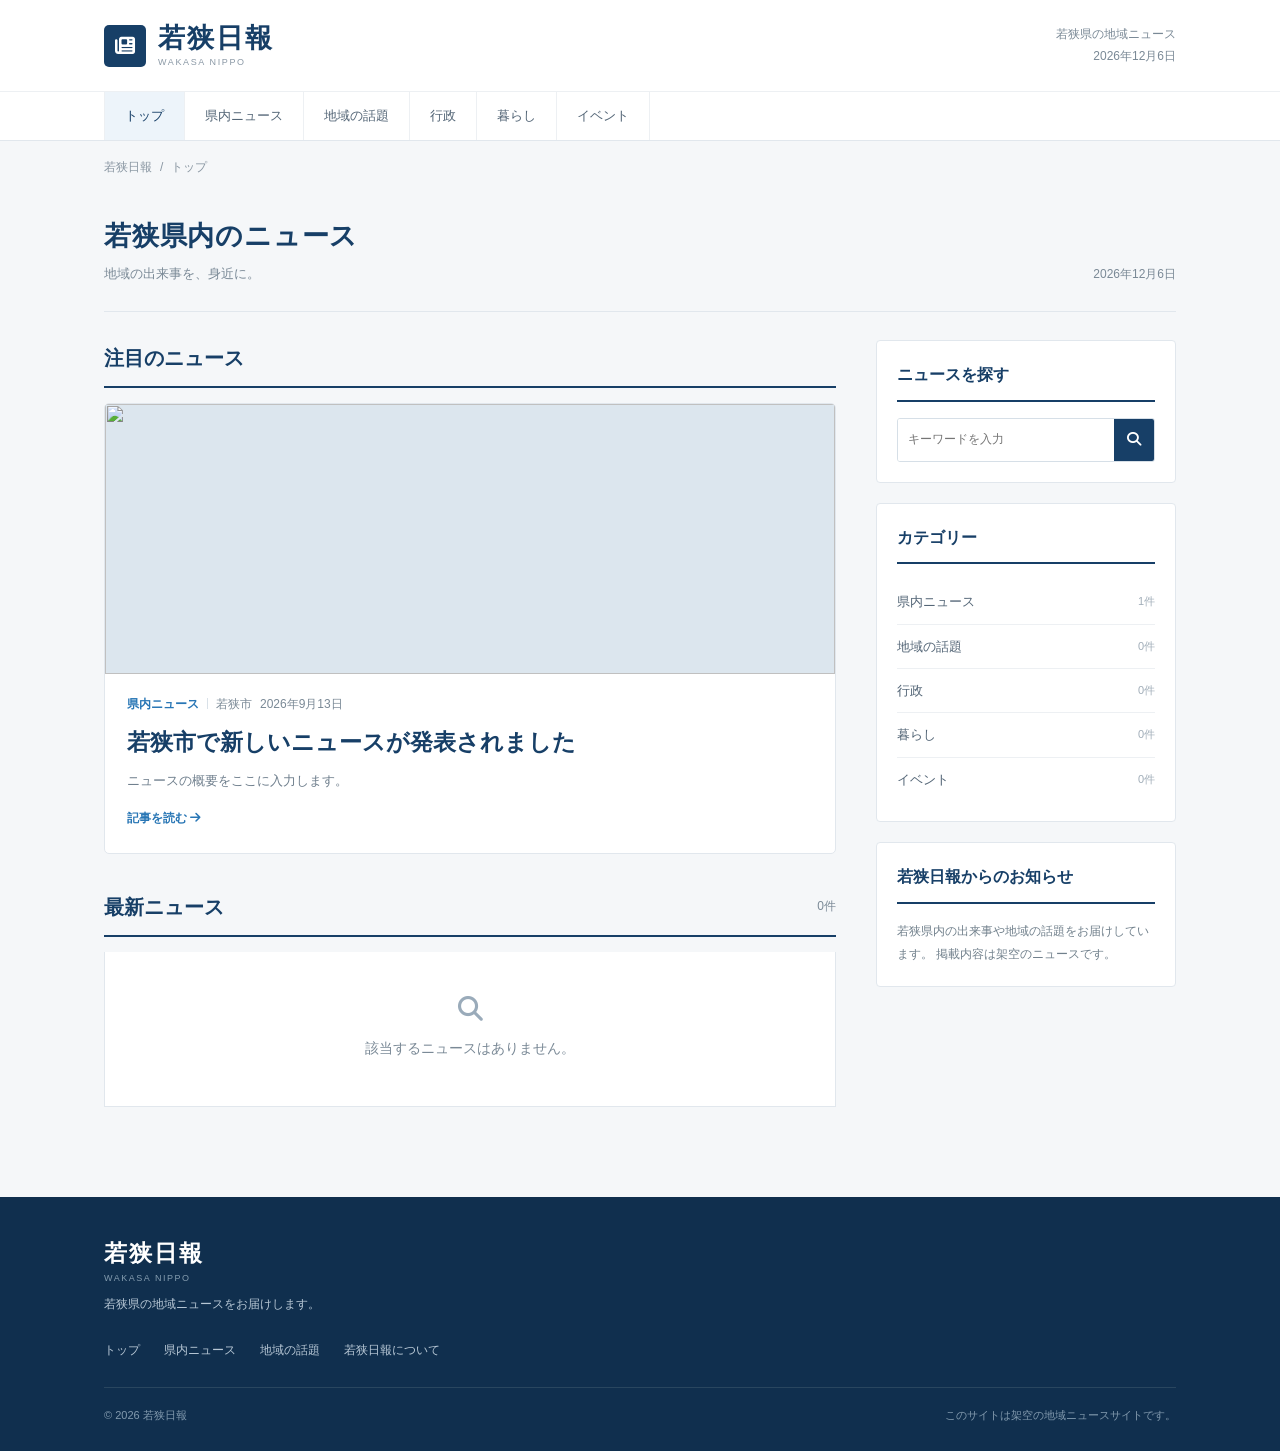
==== index.html @ 753e9967 "ds" ====
<!DOCTYPE html>
<html lang="ja">
<head>
  <meta charset="UTF-8">
  <meta name="viewport" content="width=device-width, initial-scale=1.0">
  <meta name="description" content="若狭日報は、若狭県のニュースや地域の話題をお届けする地域ニュースサイトです。">
  <title>若狭日報｜若狭県の地域ニュース</title>
  <link rel="stylesheet" href="style.css">
  <link rel="stylesheet" href="https://cdnjs.cloudflare.com/ajax/libs/font-awesome/6.5.2/css/all.min.css">
  <script src="news-data.js" defer></script>
  <script src="script.js" defer></script>
</head>
<body>

<header class="site-header">
  <div class="header-top">
    <div class="container header-inner">
      <a href="index.html" class="site-logo">
        <span class="logo-symbol"><i class="fa-solid fa-newspaper"></i></span>
        <span class="logo-text">
          <strong>若狭日報</strong>
          <small>WAKASA NIPPO</small>
        </span>
      </a>
      <div class="header-date">
        <span>若狭県の地域ニュース</span>
        <span id="today"></span>
      </div>
    </div>
  </div>

  <nav class="main-nav">
    <div class="container nav-inner">
      <a href="index.html" class="nav-link active">トップ</a>
      <a href="index.html?category=県内ニュース" class="nav-link">県内ニュース</a>
      <a href="index.html?category=地域の話題" class="nav-link">地域の話題</a>
      <a href="index.html?category=行政" class="nav-link">行政</a>
      <a href="index.html?category=暮らし" class="nav-link">暮らし</a>
      <a href="index.html?category=イベント" class="nav-link">イベント</a>
    </div>
  </nav>
</header>

<main class="container main-content">

  <div class="breadcrumbs">
    <a href="index.html">若狭日報</a>
    <span>/</span>
    <span id="breadcrumb-current">トップ</span>
  </div>

  <section class="page-heading">
    <div>
      <h1 id="page-title">若狭県内のニュース</h1>
      <p id="page-description">地域の出来事を、身近に。</p>
    </div>
    <div class="heading-date" id="heading-date"></div>
  </section>

  <div class="news-layout">

    <div class="main-column">

      <section id="featured-section" class="featured-section">
        <div class="section-label">
          <h2>注目のニュース</h2>
        </div>
        <div id="featured-news"></div>
      </section>

      <section class="latest-section">
        <div class="section-title-row">
          <h2>最新ニュース</h2>
          <span id="result-count" class="result-count"></span>
        </div>
        <div id="news-list" class="news-list"></div>
      </section>

      <nav id="pagination" class="pagination" aria-label="ページ移動"></nav>

    </div>

    <aside class="sidebar">

      <div class="sidebar-box search-box">
        <h3>ニュースを探す</h3>
        <form id="search-form" class="search-form">
          <input type="search" id="search-input" placeholder="キーワードを入力" aria-label="ニュース検索">
          <button type="submit" aria-label="検索">
            <i class="fa-solid fa-magnifying-glass"></i>
          </button>
        </form>
      </div>

      <div class="sidebar-box">
        <h3>カテゴリー</h3>
        <ul id="category-list" class="category-list"></ul>
      </div>

      <div class="sidebar-box">
        <h3>若狭日報からのお知らせ</h3>
        <p class="sidebar-text">
          若狭県内の出来事や地域の話題をお届けしています。
          掲載内容は架空のニュースです。
        </p>
      </div>

    </aside>

  </div>

</main>

<footer class="site-footer">
  <div class="container footer-inner">
    <div class="footer-brand">
      <strong>若狭日報</strong>
      <span>WAKASA NIPPO</span>
    </div>
    <p>若狭県の地域ニュースをお届けします。</p>
    <div class="footer-links">
      <a href="index.html">トップ</a>
      <a href="index.html?category=県内ニュース">県内ニュース</a>
      <a href="index.html?category=地域の話題">地域の話題</a>
      <a href="about.html">若狭日報について</a>
    </div>
    <div class="footer-bottom">
      <span>© 2026 若狭日報</span>
      <span>このサイトは架空の地域ニュースサイトです。</span>
    </div>
  </div>
</footer>

</body>
</html>
---- style.css ----
/* ========================================
   若狭日報 - メインスタイル
======================================== */

:root {
  --navy: #173f67;
  --navy-dark: #102f4e;
  --blue: #2876b5;
  --text: #263746;
  --muted: #7a8996;
  --border: #e1e7ed;
  --bg: #f5f7f9;
  --white: #ffffff;
  --red: #c53b3b;
}

* {
  box-sizing: border-box;
}

html {
  scroll-behavior: smooth;
}

body {
  margin: 0;
  background: var(--bg);
  color: var(--text);
  font-family: -apple-system, BlinkMacSystemFont, "Noto Sans JP",
    "Yu Gothic", YuGothic, "Hiragino Kaku Gothic ProN", Meiryo, sans-serif;
  font-size: 14px;
  line-height: 1.8;
}

a {
  color: inherit;
  text-decoration: none;
}

a:hover {
  color: var(--blue);
}

button,
input,
select,
textarea {
  font: inherit;
}

button {
  cursor: pointer;
}

img {
  max-width: 100%;
}

.hidden {
  display: none !important;
}

.container {
  max-width: 1120px;
  margin: 0 auto;
  padding-left: 24px;
  padding-right: 24px;
}

/* Header */

.site-header {
  background: var(--white);
  border-bottom: 1px solid var(--border);
}

.header-top {
  background: var(--white);
}

.header-inner {
  padding-top: 22px;
  padding-bottom: 22px;
  display: flex;
  justify-content: space-between;
  align-items: center;
  gap: 20px;
}

.site-logo {
  display: flex;
  align-items: center;
  gap: 12px;
  color: var(--navy);
}

.logo-symbol {
  width: 42px;
  height: 42px;
  display: grid;
  place-items: center;
  background: var(--navy);
  color: white;
  border-radius: 5px;
  font-size: 20px;
}

.logo-text strong {
  display: block;
  font-size: 27px;
  letter-spacing: 0.08em;
  line-height: 1.25;
  font-weight: 700;
}

.logo-text small {
  display: block;
  font-size: 9px;
  color: #8b99a6;
  letter-spacing: 0.18em;
  line-height: 1.5;
}

.header-date {
  display: flex;
  flex-direction: column;
  align-items: flex-end;
  color: var(--muted);
  font-size: 12px;
  line-height: 1.8;
}

.main-nav {
  border-top: 1px solid #edf0f3;
  background: var(--white);
}

.nav-inner {
  display: flex;
  overflow-x: auto;
}

.nav-link {
  padding: 12px 20px;
  white-space: nowrap;
  color: #536576;
  font-size: 13px;
  border-right: 1px solid #edf0f3;
  transition: background 0.2s, color 0.2s;
}

.nav-link:first-child {
  border-left: 1px solid #edf0f3;
}

.nav-link:hover,
.nav-link.active {
  color: var(--navy);
  background: #edf4fa;
}

/* Common layout */

.main-content {
  padding-bottom: 65px;
}

.breadcrumbs {
  display: flex;
  align-items: center;
  flex-wrap: wrap;
  gap: 8px;
  padding: 16px 0;
  color: #8996a2;
  font-size: 12px;
}

.breadcrumbs a:hover {
  color: var(--blue);
}

.page-heading {
  display: flex;
  justify-content: space-between;
  align-items: flex-end;
  gap: 20px;
  border-bottom: 1px solid var(--border);
  padding: 22px 0 26px;
  margin-bottom: 28px;
}

.page-heading h1 {
  margin: 0;
  font-size: 27px;
  color: var(--navy);
  font-weight: 700;
  letter-spacing: 0.03em;
  line-height: 1.5;
}

.page-heading p {
  margin: 5px 0 0;
  color: var(--muted);
  font-size: 13px;
}

.heading-date {
  color: var(--muted);
  font-size: 12px;
  white-space: nowrap;
}

.news-layout,
.article-layout {
  display: grid;
  grid-template-columns: minmax(0, 1fr) 300px;
  gap: 40px;
  align-items: start;
}

.main-column {
  min-width: 0;
}

.sidebar {
  min-width: 0;
}

/* Section headings */

.section-label,
.section-title-row {
  display: flex;
  justify-content: space-between;
  align-items: center;
  border-bottom: 2px solid var(--navy);
  padding-bottom: 10px;
  margin-bottom: 15px;
}

.section-label h2,
.section-title-row h2 {
  color: var(--navy);
  font-size: 20px;
  margin: 0;
  font-weight: 700;
}

.result-count {
  font-size: 12px;
  color: var(--muted);
}

/* Featured news */

.featured-section {
  margin-bottom: 35px;
}

.featured-card {
  display: block;
  background: var(--white);
  border: 1px solid var(--border);
  border-radius: 5px;
  overflow: hidden;
  transition: box-shadow 0.2s, transform 0.2s;
}

.featured-card:hover {
  box-shadow: 0 5px 18px rgba(20, 55, 85, 0.08);
  transform: translateY(-2px);
}

.featured-image {
  height: 270px;
  background: #dce6ee;
  overflow: hidden;
}

.featured-image img {
  width: 100%;
  height: 100%;
  object-fit: cover;
}

.featured-body {
  padding: 20px 22px 23px;
}

.featured-body h2 {
  color: var(--navy);
  font-size: 23px;
  line-height: 1.65;
  margin: 9px 0 8px;
  font-weight: 700;
}

.featured-body p {
  margin: 0 0 12px;
  color: #6f7f8d;
  font-size: 13px;
}

.read-more {
  display: inline-block;
  color: var(--blue);
  font-size: 12px;
  font-weight: 600;
}

/* Metadata */

.news-meta {
  display: flex;
  align-items: center;
  flex-wrap: wrap;
  gap: 8px;
  color: var(--muted);
  font-size: 12px;
  line-height: 1.7;
}

.news-meta .category {
  color: var(--blue);
  font-weight: 600;
}

.news-meta .category::after {
  content: "";
  display: inline-block;
  width: 1px;
  height: 11px;
  background: #d9e1e8;
  margin-left: 8px;
  vertical-align: -1px;
}

/* News list */

.news-list {
  background: var(--white);
  border: 1px solid var(--border);
  border-top: 0;
}

.news-item {
  display: flex;
  gap: 18px;
  padding: 18px 20px;
  border-bottom: 1px solid var(--border);
  transition: background 0.2s;
}

.news-item:last-child {
  border-bottom: 0;
}

.news-item:hover {
  background: #f9fbfd;
}

.news-item-image {
  display: block;
  width: 136px;
  height: 92px;
  flex: 0 0 136px;
  background: #e1e9ef;
  border-radius: 3px;
  overflow: hidden;
}

.news-item-image img {
  width: 100%;
  height: 100%;
  object-fit: cover;
}

.news-item-body {
  min-width: 0;
  flex: 1;
}

.news-item-body h3 {
  margin: 4px 0 4px;
  color: var(--navy);
  font-size: 16px;
  font-weight: 600;
  line-height: 1.6;
}

.news-item-body h3 a:hover {
  color: var(--blue);
}

.news-item-body p {
  color: #758492;
  font-size: 12px;
  margin: 0;
  line-height: 1.7;
}

.image-placeholder {
  height: 100%;
  display: grid;
  place-items: center;
  color: #94a8b9;
  font-size: 34px;
}

.news-item-image .image-placeholder {
  font-size: 26px;
}

/* Sidebar */

.sidebar-box {
  background: var(--white);
  border: 1px solid var(--border);
  border-radius: 4px;
  padding: 20px;
  margin-bottom: 20px;
}

.sidebar-box h3 {
  color: var(--navy);
  font-size: 16px;
  font-weight: 700;
  margin: 0 0 16px;
  padding-bottom: 10px;
  border-bottom: 2px solid var(--navy);
}

.search-form {
  display: flex;
  border: 1px solid #d6dfe7;
  border-radius: 3px;
  overflow: hidden;
  background: white;
}

.search-form input {
  width: 100%;
  min-width: 0;
  border: 0;
  outline: none;
  padding: 10px;
  font-size: 12px;
  color: var(--text);
  background: white;
}

.search-form input:focus {
  box-shadow: inset 0 0 0 1px var(--blue);
}

.search-form button {
  flex: 0 0 40px;
  border: 0;
  background: var(--navy);
  color: white;
}

.search-form button:hover {
  background: var(--navy-dark);
}

.category-list {
  list-style: none;
  padding: 0;
  margin: 0;
}

.category-list li {
  border-bottom: 1px solid #edf0f3;
}

.category-list li:last-child {
  border-bottom: 0;
}

.category-list a {
  display: flex;
  justify-content: space-between;
  align-items: center;
  padding: 10px 0;
  color: #536576;
  font-size: 13px;
}

.category-list a:hover {
  color: var(--blue);
}

.category-list .count {
  color: #a0adb8;
  font-size: 11px;
}

.sidebar-text {
  color: #71808c;
  font-size: 12px;
  line-height: 1.9;
  margin: 0;
}

/* Pagination */

.pagination {
  display: flex;
  justify-content: center;
  align-items: center;
  flex-wrap: wrap;
  gap: 6px;
  margin-top: 25px;
}

.pagination a {
  min-width: 34px;
  height: 34px;
  padding: 5px 9px;
  display: grid;
  place-items: center;
  border: 1px solid var(--border);
  background: white;
  color: #536576;
  font-size: 12px;
  border-radius: 3px;
}

.pagination a:hover,
.pagination a.active {
  color: white;
  background: var(--navy);
  border-color: var(--navy);
}

/* Article */

.article-page {
  background: var(--white);
  border: 1px solid var(--border);
  border-radius: 5px;
  padding: 32px;
  min-width: 0;
}

.article-page h1 {
  margin: 12px 0 23px;
  color: var(--navy);
  font-size: 29px;
  line-height: 1.65;
  font-weight: 700;
}

.article-image-container {
  margin-bottom: 25px;
}

.article-main-image {
  display: block;
  width: 100%;
  max-height: 420px;
  object-fit: cover;
  border-radius: 3px;
}

.article-summary {
  background: #f2f6f9;
  border-left: 3px solid var(--navy);
  padding: 17px 19px;
  color: #526574;
  font-size: 14px;
  line-height: 1.9;
  margin: 0 0 28px;
}

.article-body {
  color: #42515e;
  font-size: 15px;
  line-height: 2.2;
}

.article-body p {
  margin: 0 0 24px;
}

.article-body h2 {
  color: var(--navy);
  font-size: 21px;
  line-height: 1.6;
  border-left: 4px solid var(--navy);
  padding-left: 13px;
  margin: 35px 0 18px;
}

.article-body h3 {
  color: var(--navy);
  font-size: 18px;
  margin: 30px 0 15px;
}

.article-body img {
  display: block;
  width: 100%;
  height: auto;
  margin: 25px 0;
  border-radius: 3px;
}

.article-body blockquote {
  margin: 25px 0;
  padding: 16px 20px;
  border-left: 3px solid #c3d0db;
  background: #f7f9fb;
  color: #647585;
}

.article-body a {
  color: var(--blue);
  text-decoration: underline;
}

.article-body ul,
.article-body ol {
  padding-left: 24px;
  margin-bottom: 24px;
}

.article-body table {
  border-collapse: collapse;
  width: 100%;
  margin: 25px 0;
  font-size: 13px;
}

.article-body th,
.article-body td {
  border: 1px solid var(--border);
  padding: 10px 12px;
  text-align: left;
}

.article-body th {
  background: #f3f6f9;
  color: var(--navy);
}

.article-footer {
  border-top: 1px solid var(--border);
  margin-top: 35px;
  padding-top: 25px;
}

.back-link {
  color: var(--blue);
  font-size: 13px;
}

/* No news */

.no-news {
  padding: 45px 20px;
  text-align: center;
  color: var(--muted);
}

.no-news i {
  font-size: 25px;
  color: #9aabba;
}

.no-news p {
  margin: 10px 0 0;
}

/* Footer */

.site-footer {
  background: #102f4e;
  color: #b7c7d5;
}

.footer-inner {
  padding-top: 40px;
  padding-bottom: 25px;
}

.footer-brand strong {
  display: block;
  color: white;
  font-size: 23px;
  letter-spacing: 0.08em;
  line-height: 1.4;
}

.footer-brand span {
  display: block;
  color: #849caf;
  font-size: 9px;
  letter-spacing: 0.17em;
}

.footer-inner p {
  font-size: 12px;
  margin: 8px 0 0;
}

.footer-links {
  display: flex;
  flex-wrap: wrap;
  gap: 24px;
  margin: 25px 0;
  font-size: 12px;
}

.footer-links a:hover {
  color: white;
}

.footer-bottom {
  display: flex;
  justify-content: space-between;
  flex-wrap: wrap;
  gap: 10px;
  border-top: 1px solid #29465f;
  padding-top: 18px;
  color: #829aae;
  font-size: 11px;
}

/* Responsive */

@media (max-width: 800px) {
  .container {
    padding-left: 16px;
    padding-right: 16px;
  }

  .header-inner {
    padding-top: 18px;
    padding-bottom: 18px;
  }

  .header-date {
    display: none;
  }

  .logo-text strong {
    font-size: 23px;
  }

  .logo-symbol {
    width: 37px;
    height: 37px;
    font-size: 17px;
  }

  .nav-link {
    padding: 11px 15px;
    font-size: 12px;
  }

  .news-layout,
  .article-layout {
    grid-template-columns: 1fr;
    gap: 30px;
  }

  .page-heading h1 {
    font-size: 23px;
  }

  .heading-date {
    display: none;
  }

  .featured-image {
    height: 230px;
  }

  .sidebar {
    display: grid;
    grid-template-columns: 1fr 1fr;
    gap: 18px;
  }

  .sidebar-box {
    margin-bottom: 0;
  }

  .article-page {
    padding: 25px;
  }
}

@media (max-width: 520px) {
  .sidebar {
    display: block;
  }

  .sidebar-box {
    margin-bottom: 18px;
  }

  .page-heading {
    padding: 18px 0 22px;
  }

  .featured-body {
    padding: 17px;
  }

  .featured-body h2 {
    font-size: 19px;
  }

  .news-item {
    padding: 14px 12px;
    gap: 12px;
  }

  .news-item-image {
    width: 90px;
    height: 75px;
    flex-basis: 90px;
  }

  .news-item-body h3 {
    font-size: 14px;
  }

  .news-item-body p {
    display: none;
  }

  .article-page {
    padding: 20px 17px;
  }

  .article-page h1 {
    font-size: 22px;
  }

  .article-body {
    font-size: 14px;
  }

  .article-body h2 {
    font-size: 19px;
  }

  .footer-bottom {
    flex-direction: column;
    gap: 5px;
  }
}
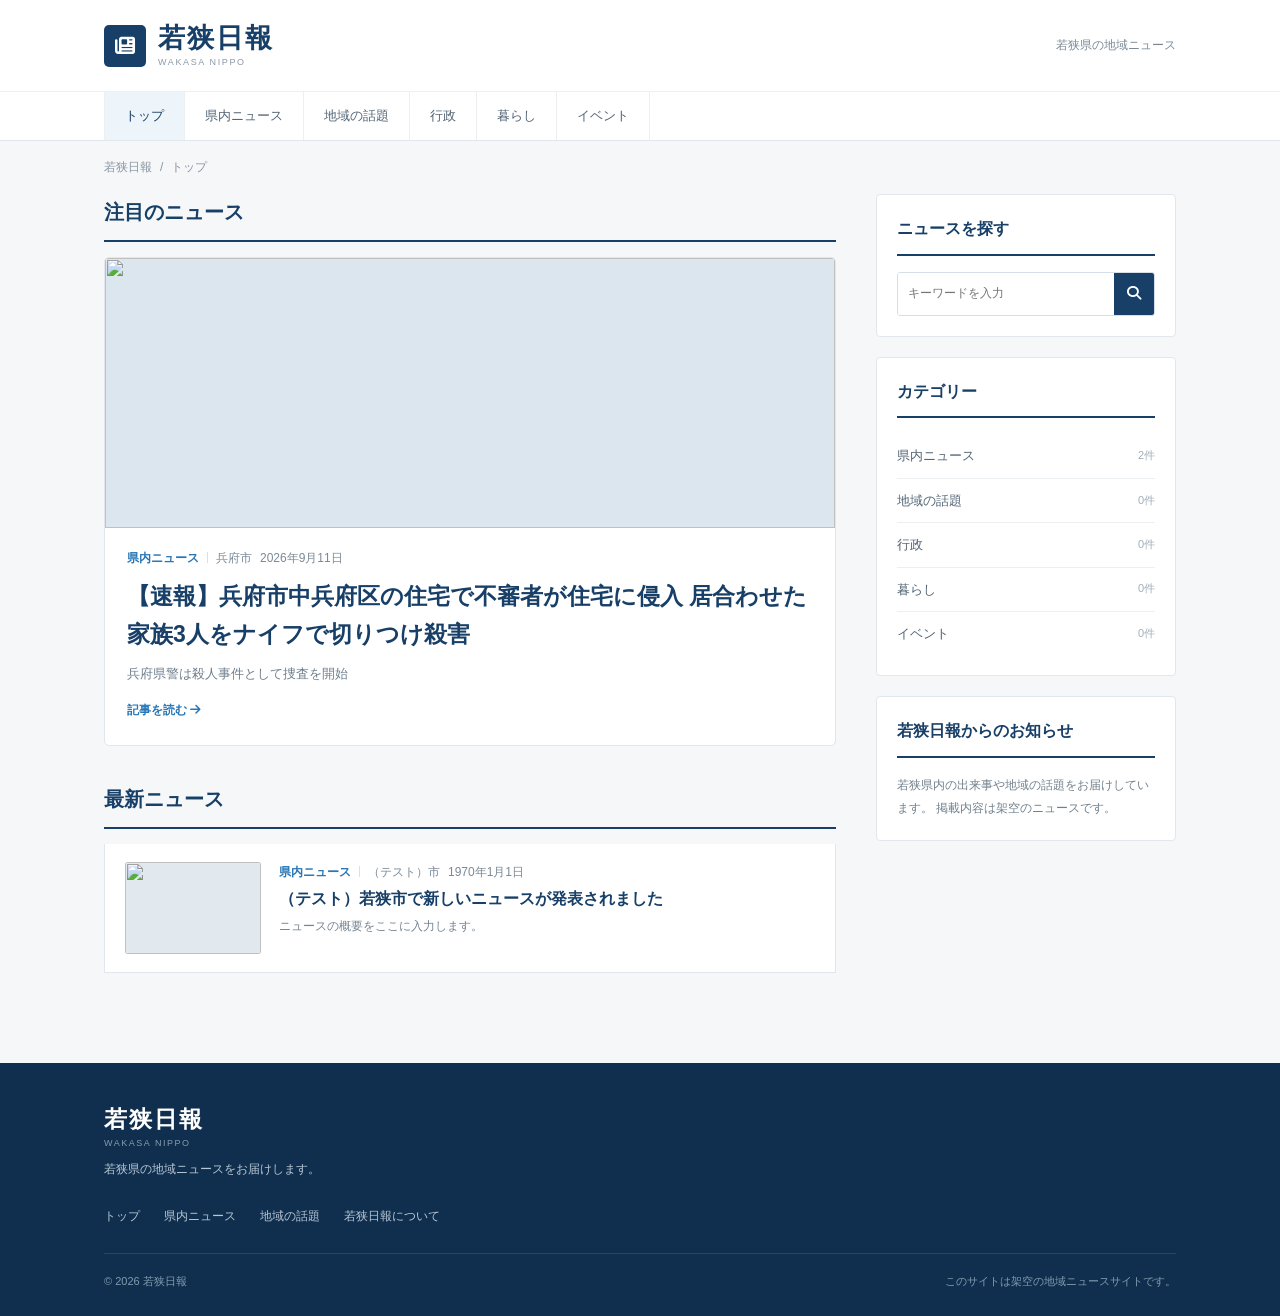
==== commit 73ecc8ce: "ds" ====
--- a/index.html
+++ b/index.html
@@ -49,14 +49,6 @@
     <span>/</span>
     <span id="breadcrumb-current">トップ</span>
   </div>
-
-  <section class="page-heading">
-    <div>
-      <h1 id="page-title">若狭県内のニュース</h1>
-      <p id="page-description">地域の出来事を、身近に。</p>
-    </div>
-    <div class="heading-date" id="heading-date"></div>
-  </section>
 
   <div class="news-layout">
 
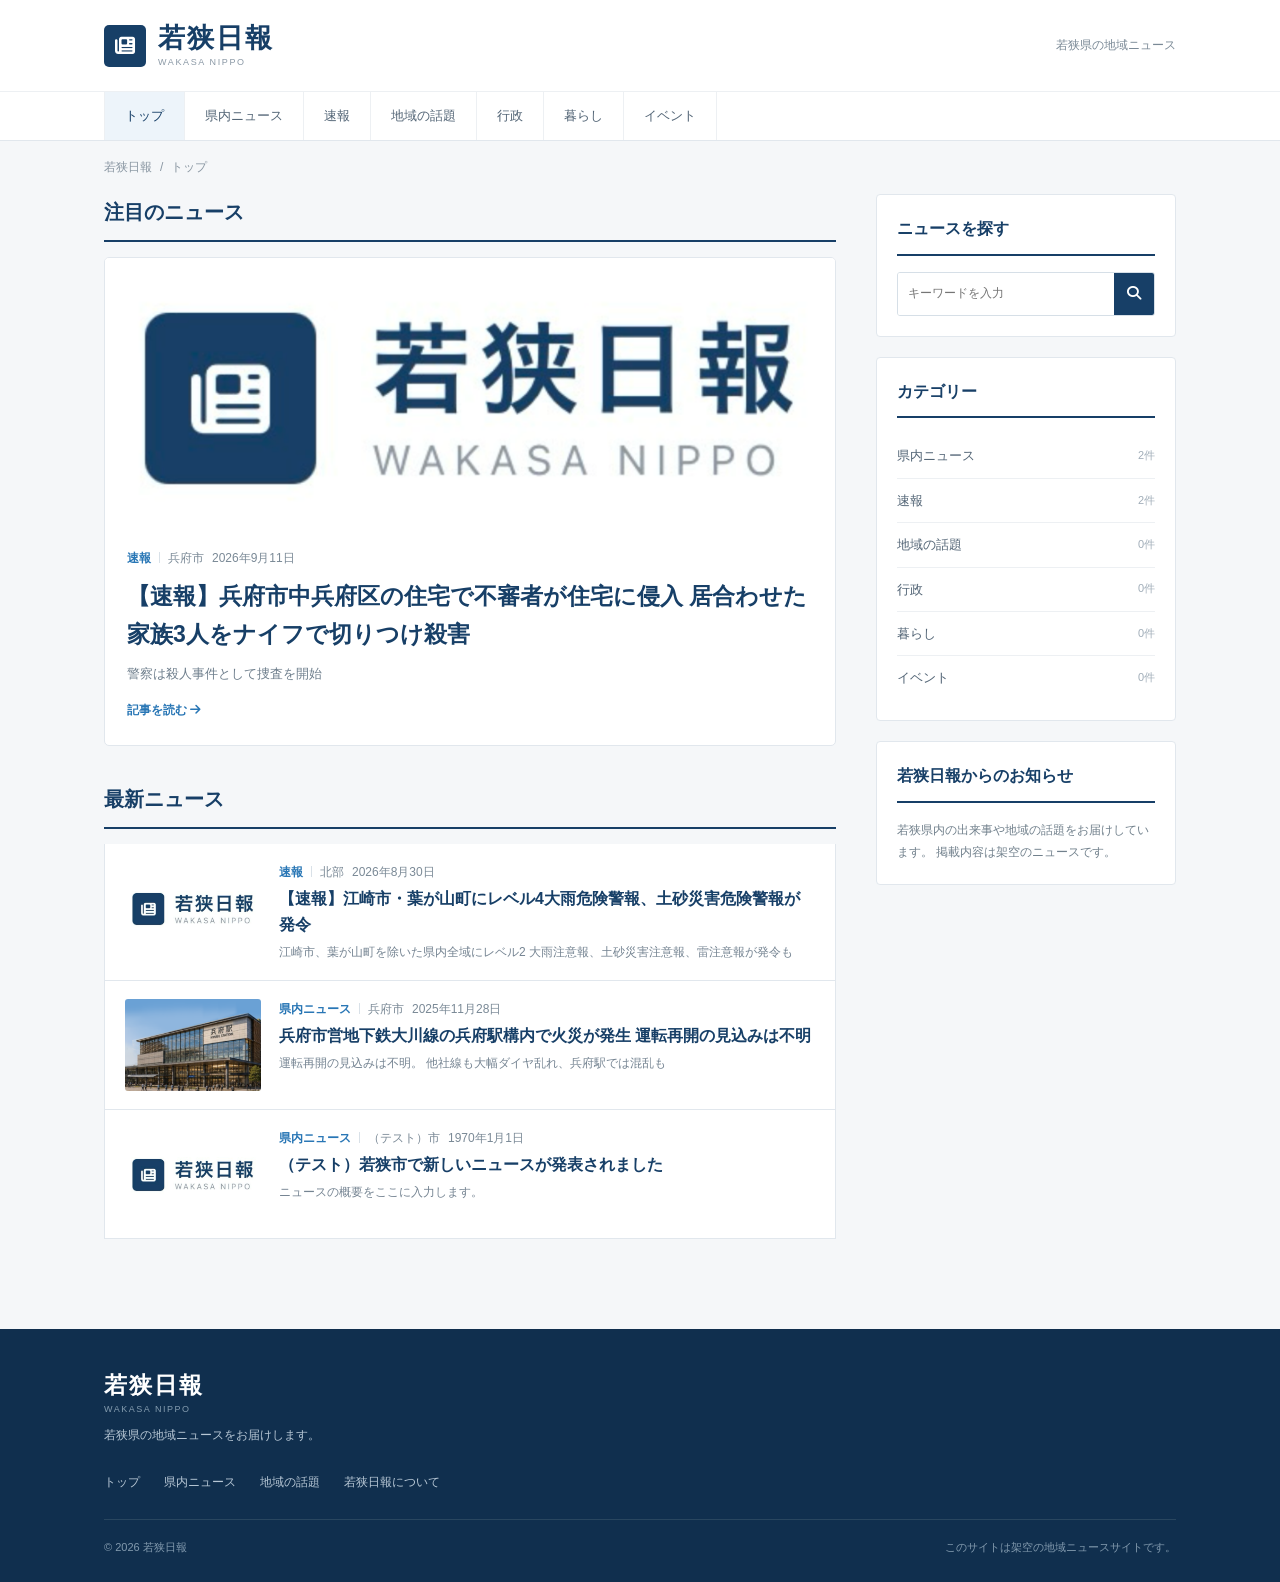
==== commit 4d465610: "f" ====
--- a/index.html
+++ b/index.html
@@ -34,6 +34,7 @@
     <div class="container nav-inner">
       <a href="index.html" class="nav-link active">トップ</a>
       <a href="index.html?category=県内ニュース" class="nav-link">県内ニュース</a>
+      <a href="index.html?category=速報" class="nav-link">速報</a>
       <a href="index.html?category=地域の話題" class="nav-link">地域の話題</a>
       <a href="index.html?category=行政" class="nav-link">行政</a>
       <a href="index.html?category=暮らし" class="nav-link">暮らし</a>
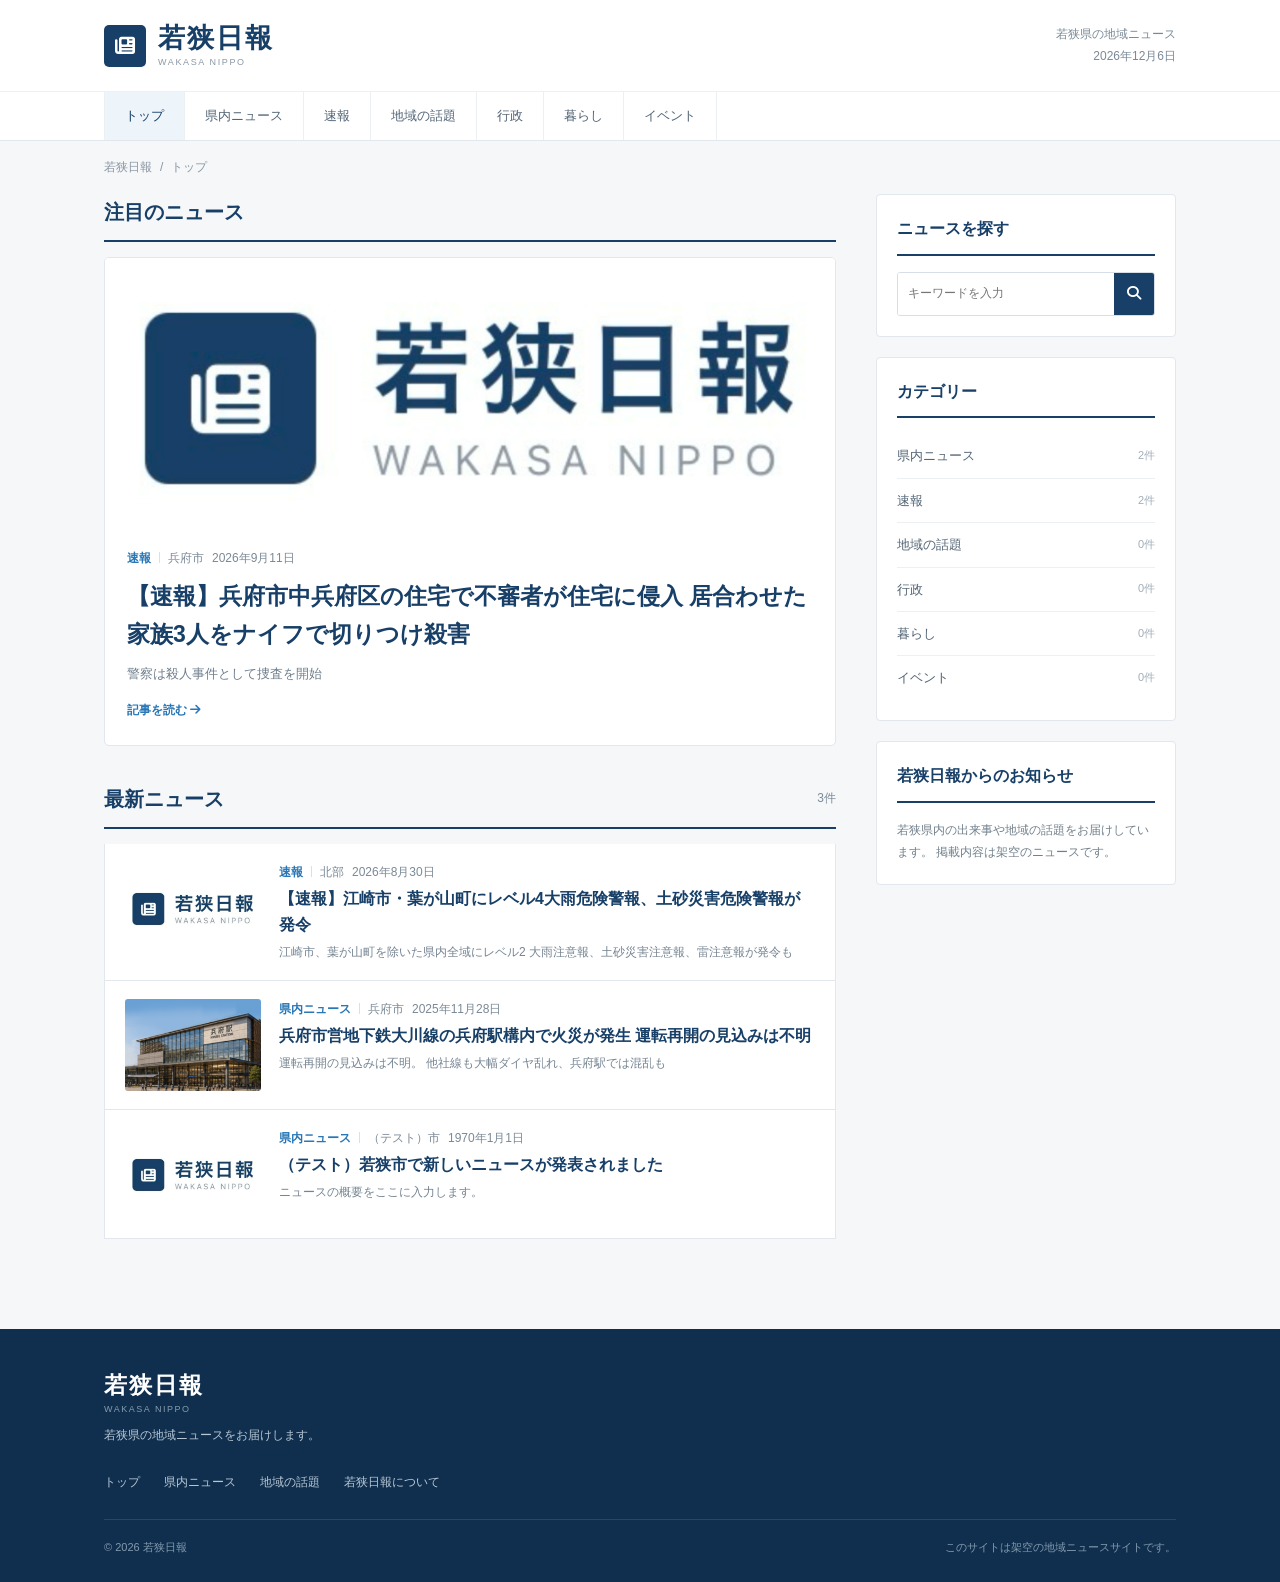
==== commit de3765e4: "ds" ====
--- a/index.html
+++ b/index.html
@@ -63,12 +63,12 @@
       </section>
 
       <section class="latest-section">
-        <div class="section-title-row">
-          <h2>最新ニュース</h2>
-          <span id="result-count" class="result-count"></span>
-        </div>
-        <div id="news-list" class="news-list"></div>
-      </section>
+  <div class="section-title-row">
+    <h2 id="section-title">最新ニュース</h2>
+    <span id="result-count" class="result-count"></span>
+  </div>
+  <div id="news-list" class="news-list"></div>
+</section>
 
       <nav id="pagination" class="pagination" aria-label="ページ移動"></nav>
 
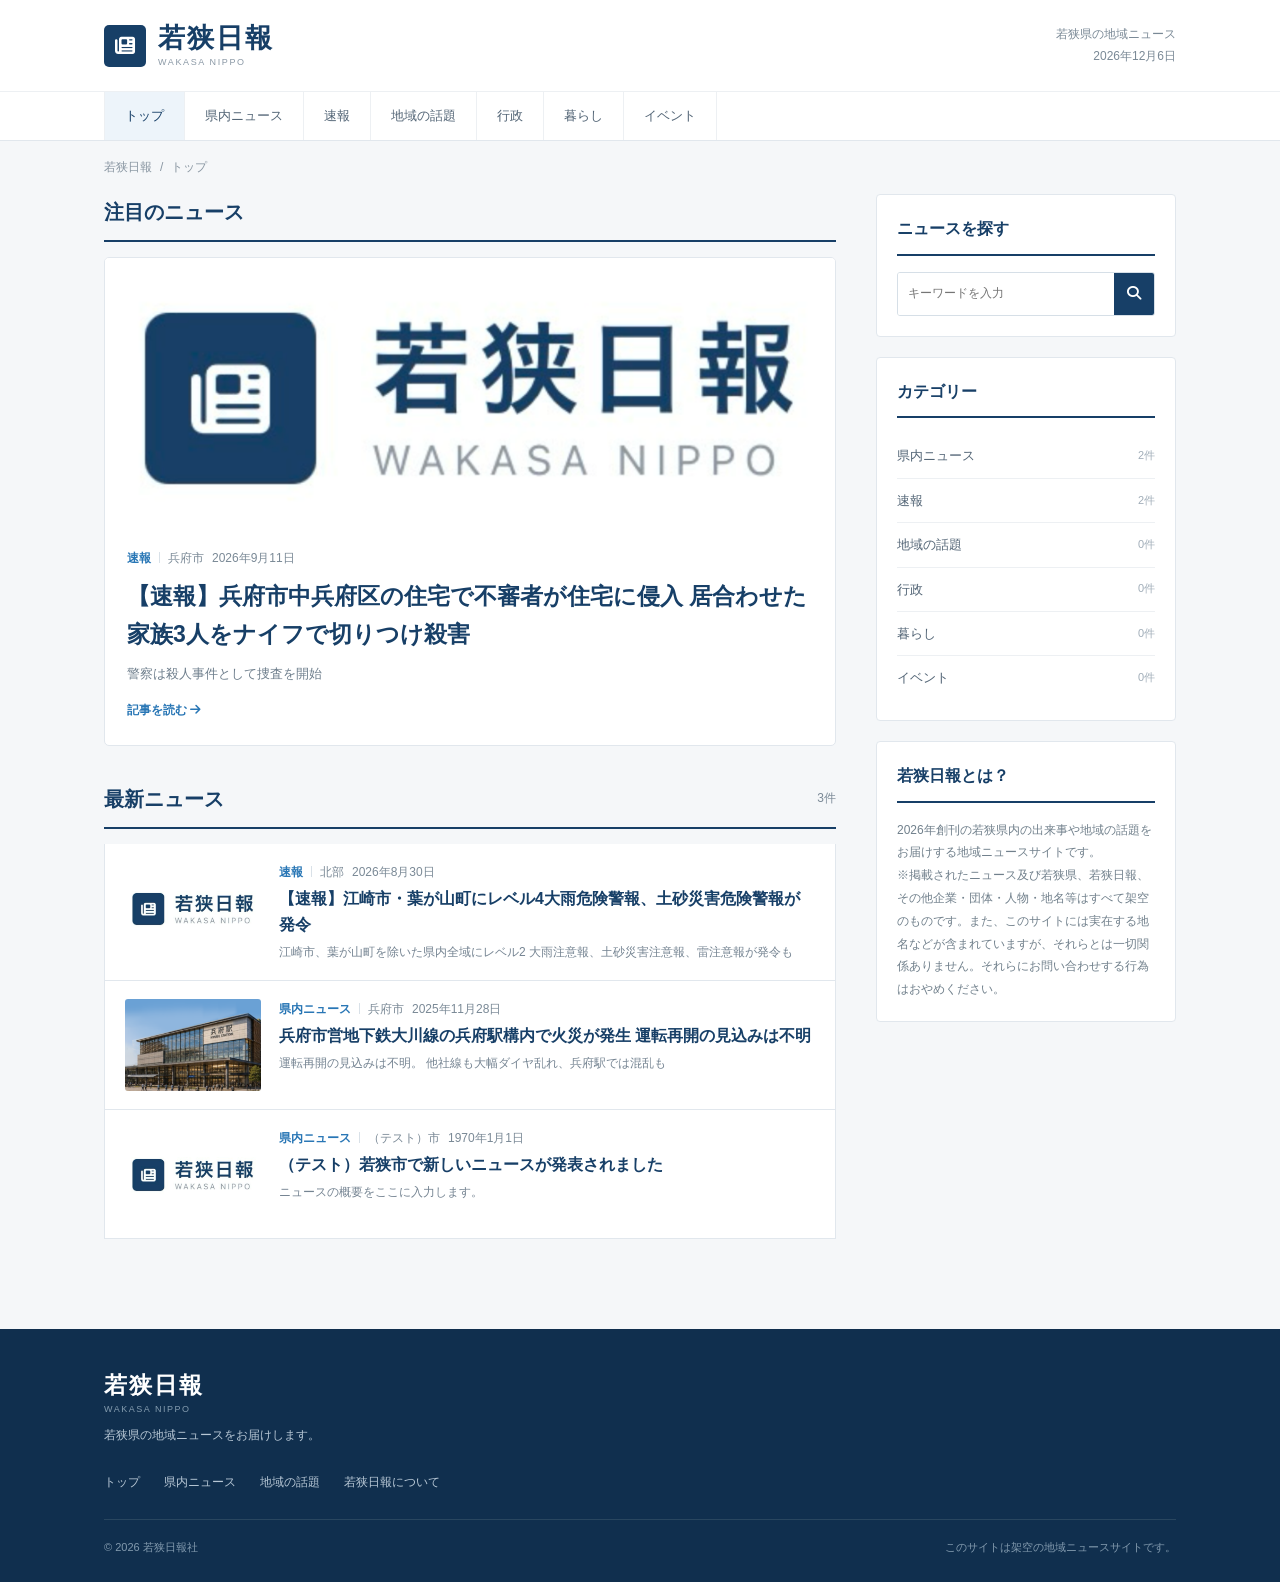
==== commit c7ce5842: "Update index.html" ====
--- a/index.html
+++ b/index.html
@@ -63,12 +63,12 @@
       </section>
 
       <section class="latest-section">
-  <div class="section-title-row">
-    <h2 id="section-title">最新ニュース</h2>
-    <span id="result-count" class="result-count"></span>
-  </div>
-  <div id="news-list" class="news-list"></div>
-</section>
+        <div class="section-title-row">
+          <h2 id="section-title">最新ニュース</h2>
+          <span id="result-count" class="result-count"></span>
+        </div>
+        <div id="news-list" class="news-list"></div>
+      </section>
 
       <nav id="pagination" class="pagination" aria-label="ページ移動"></nav>
 
@@ -92,10 +92,10 @@
       </div>
 
       <div class="sidebar-box">
-        <h3>若狭日報からのお知らせ</h3>
+        <h3 id="about">若狭日報とは？</h3>
         <p class="sidebar-text">
-          若狭県内の出来事や地域の話題をお届けしています。
-          掲載内容は架空のニュースです。
+          2026年創刊の若狭県内の出来事や地域の話題をお届けする地域ニュースサイトです。<br>
+          ※掲載されたニュース及び若狭県、若狭日報、その他企業・団体・人物・地名等はすべて架空のものです。また、このサイトには実在する地名などが含まれていますが、それらとは一切関係ありません。それらにお問い合わせする行為はおやめください。
         </p>
       </div>
 
@@ -116,10 +116,10 @@
       <a href="index.html">トップ</a>
       <a href="index.html?category=県内ニュース">県内ニュース</a>
       <a href="index.html?category=地域の話題">地域の話題</a>
-      <a href="about.html">若狭日報について</a>
+      <a href="index.html#about">若狭日報について</a>
     </div>
     <div class="footer-bottom">
-      <span>© 2026 若狭日報</span>
+      <span>© 2026 若狭日報社</span>
       <span>このサイトは架空の地域ニュースサイトです。</span>
     </div>
   </div>
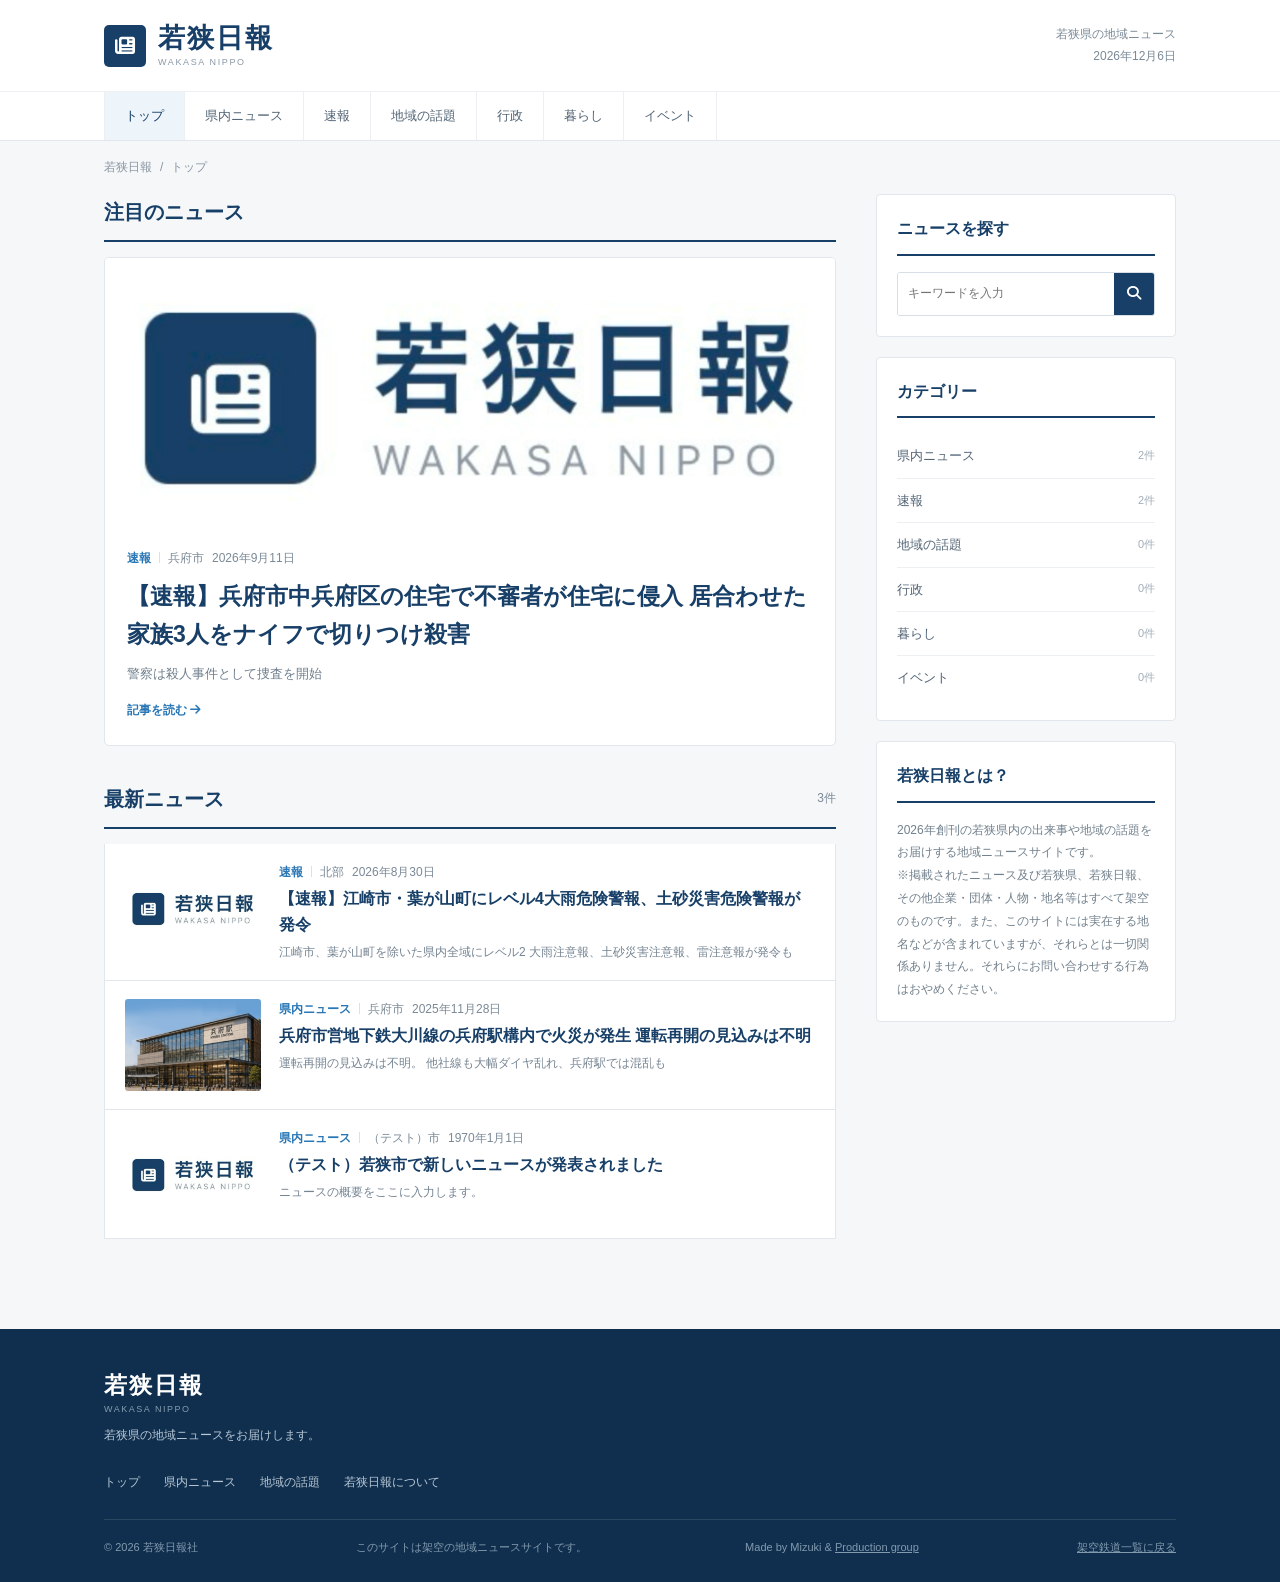
==== commit 19f70761: "Update index.html" ====
--- a/index.html
+++ b/index.html
@@ -121,6 +121,8 @@
     <div class="footer-bottom">
       <span>© 2026 若狭日報社</span>
       <span>このサイトは架空の地域ニュースサイトです。</span>
+      <span>Made by Mizuki & <a style="text-decoration: underline;" href="https://fictional-railway.github.io/myrailways/#:~:text=%E9%80%A3%E7%B5%A1%E3%81%8F%E3%81%A0%E3%81%95%E3%81%84%E3%80%82-,Production%20group,-%3A%20%F0%9D%99%BA%F0%9D%9A%92%F0%9D%9A%8C%F0%9D%9A%91%F0%9D%9A%92%F0%9D%9A%A2%F0%9D%9A%8A%20%7C%20s%C3%96rAm%CC%88a.jpg%20%E2%9D%8F%20%7C%20Lucid_JapoNix">Production group</a></span>
+      <span style="text-decoration: underline;"><a href="https://fictional-railway.github.io/myrailways/">架空鉄道一覧に戻る</a></span>
     </div>
   </div>
 </footer>
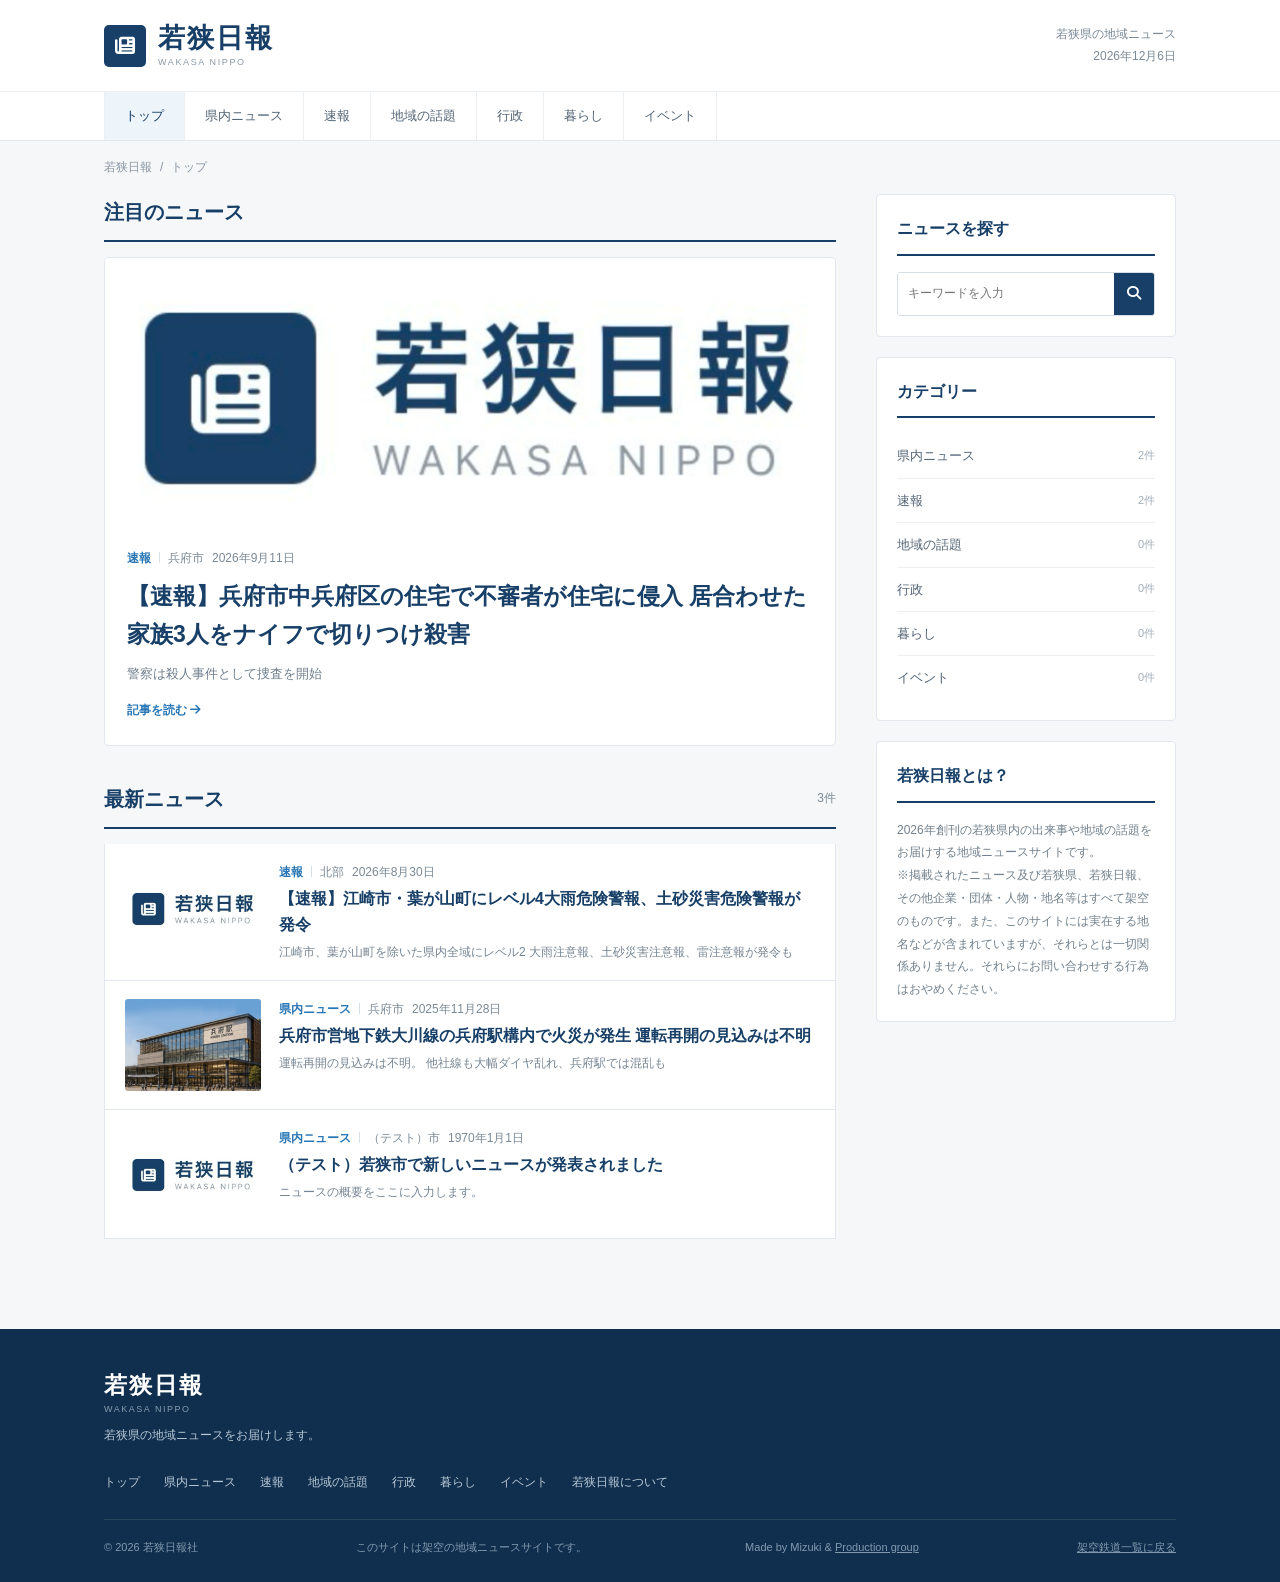
==== commit 6e341ec9: "df" ====
--- a/index.html
+++ b/index.html
@@ -115,7 +115,11 @@
     <div class="footer-links">
       <a href="index.html">トップ</a>
       <a href="index.html?category=県内ニュース">県内ニュース</a>
+      <a href="index.html?category=速報">速報</a>
       <a href="index.html?category=地域の話題">地域の話題</a>
+      <a href="index.html?category=行政">行政</a>
+      <a href="index.html?category=暮らし">暮らし</a>
+      <a href="index.html?category=イベント">イベント</a>
       <a href="index.html#about">若狭日報について</a>
     </div>
     <div class="footer-bottom">
